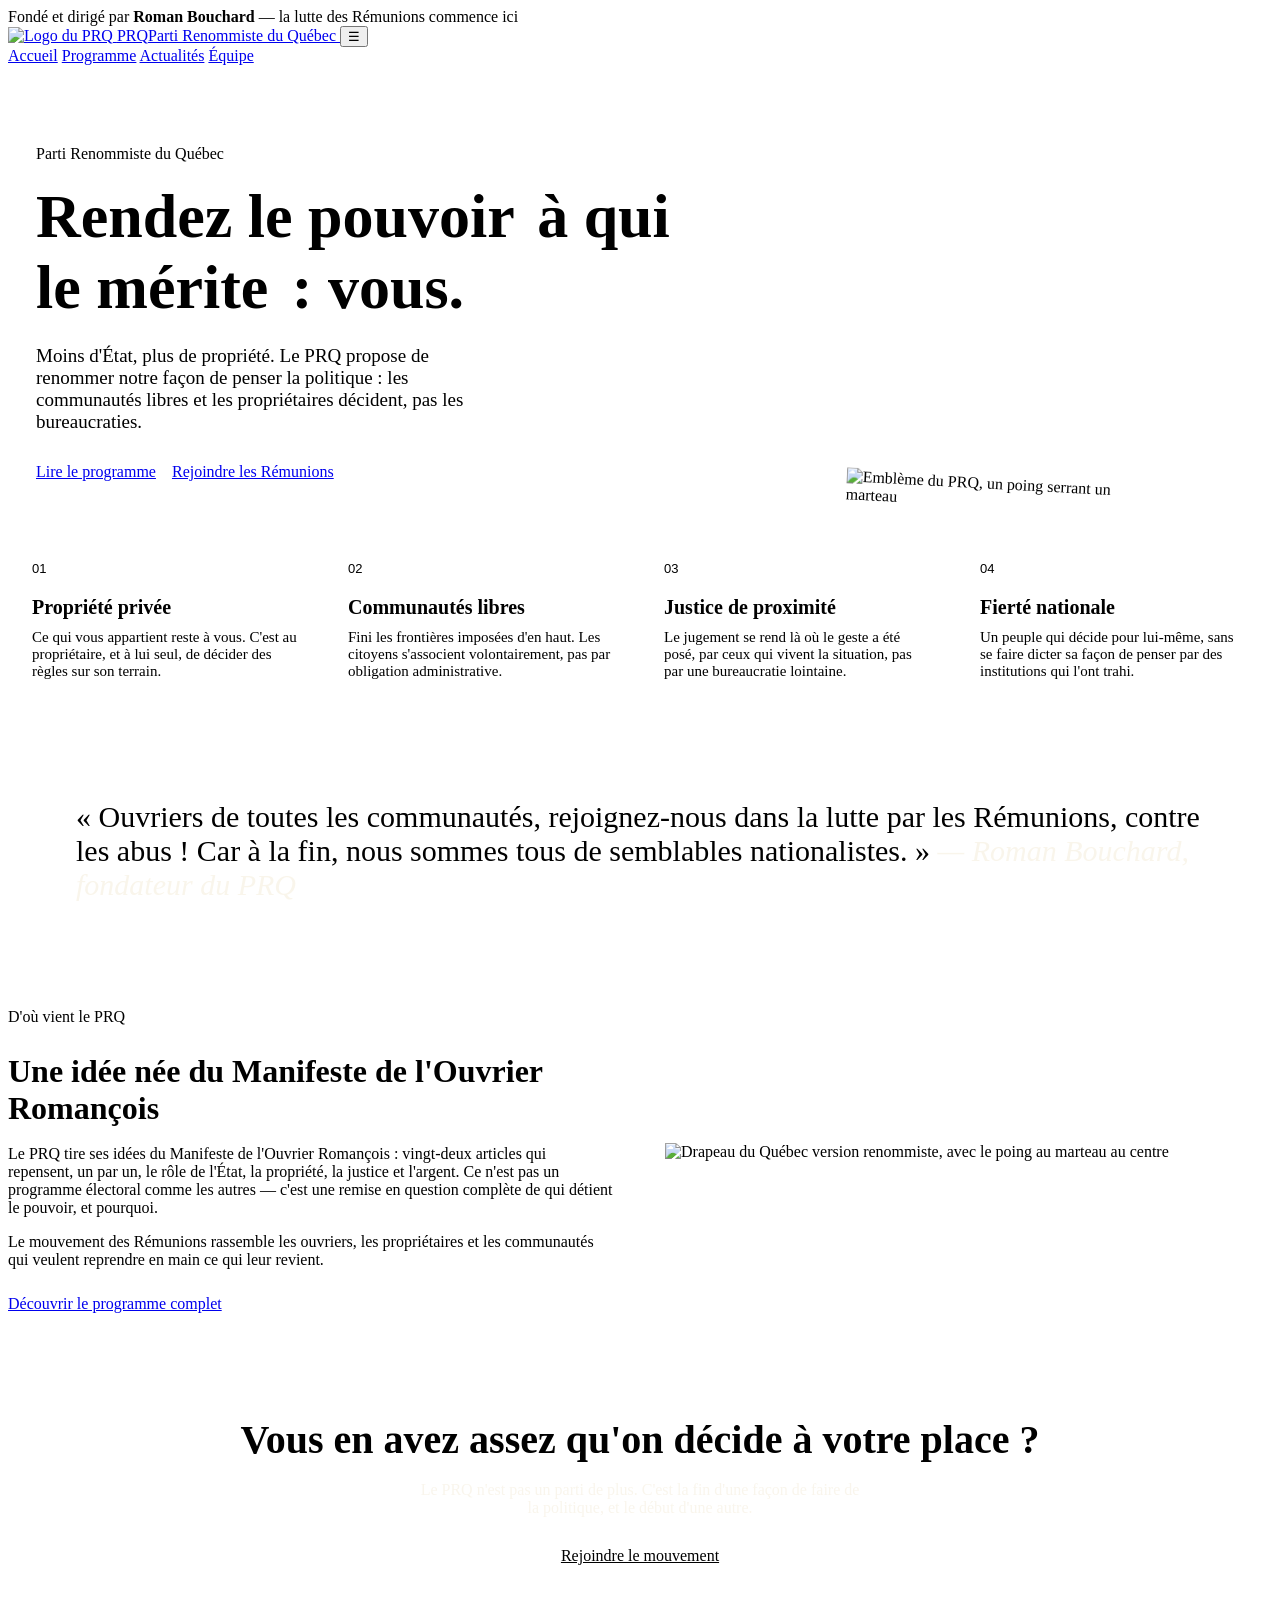
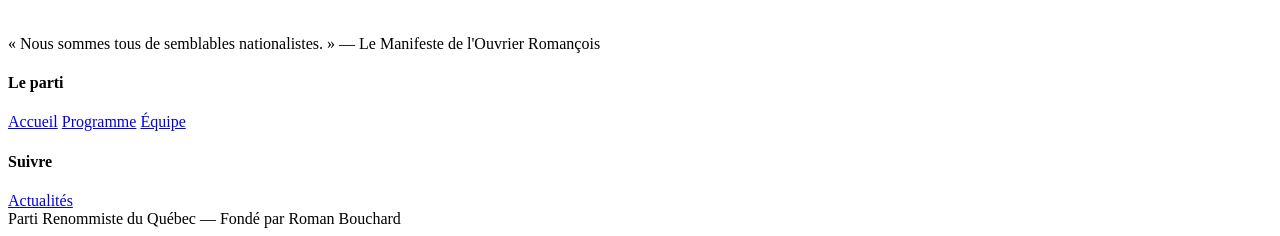
==== index.html @ 64a717f4 "Add files via upload" ====
<!DOCTYPE html>
<html lang="fr-CA">
<head>
<meta charset="UTF-8">
<meta name="viewport" content="width=device-width, initial-scale=1.0">
<title>Parti Renommiste du Québec — PRQ</title>
<meta name="description" content="Le Parti Renommiste du Québec : propriété privée, communautés libres, fin de la bureaucratie d'État. Rejoignez le mouvement des Rémunions.">
<link rel="icon" href="assets/drapeau-quebec-renommiste.png">
<link rel="stylesheet" href="assets/style.css">
<style>
  .hero {
    background: var(--papier-clair);
    border-bottom: 6px solid var(--noir);
    overflow: hidden;
  }
  .hero-inner {
    max-width: var(--max-w);
    margin: 0 auto;
    padding: 64px 28px 0;
    display: grid;
    grid-template-columns: 1.15fr 0.85fr;
    gap: 40px;
    align-items: end;
  }
  .hero h1 {
    font-size: clamp(38px, 5.4vw, 62px);
    margin: 18px 0 22px;
  }
  .hero h1 em {
    font-style: normal;
    background: var(--jaune);
    padding: 0 8px;
  }
  .hero p.lead {
    font-family: 'Lora', serif;
    font-size: 19px;
    max-width: 46ch;
    color: var(--encre);
    margin-bottom: 30px;
  }
  .hero-actions { display: flex; gap: 16px; flex-wrap: wrap; margin-bottom: 50px; }
  .hero-art {
    position: relative;
    display: flex;
    justify-content: center;
    padding-bottom: 20px;
  }
  .hero-art img {
    width: min(100%, 300px);
    transform: rotate(3deg);
    box-shadow: 10px 12px 0 var(--noir);
  }

  .piliers {
    display: grid;
    grid-template-columns: repeat(4, 1fr);
    gap: 0;
    border-top: 3px solid var(--noir);
    border-left: 3px solid var(--noir);
  }
  .pilier {
    border-right: 3px solid var(--noir);
    border-bottom: 3px solid var(--noir);
    padding: 30px 24px;
    background: var(--papier-clair);
  }
  .pilier .num {
    font-family: 'Oswald', sans-serif;
    font-size: 13px;
    color: var(--rouge);
    margin-bottom: 14px;
  }
  .pilier h3 { font-size: 20px; margin-bottom: 10px; }
  .pilier p { font-size: 15px; color: var(--encre); margin: 0; }

  @media (max-width: 860px) {
    .hero-inner { grid-template-columns: 1fr; }
    .hero-art { order: -1; padding-top: 30px; }
    .piliers { grid-template-columns: 1fr 1fr; }
  }
  @media (max-width: 520px) {
    .piliers { grid-template-columns: 1fr; }
  }

  .citation-bloc {
    background: var(--rouge);
    color: var(--papier-clair);
  }
  .citation-bloc .wrap { padding: 60px 28px; }
  .citation-bloc blockquote.citation {
    border-left-color: var(--jaune-vif);
    color: var(--papier-clair);
    font-size: clamp(22px, 3vw, 30px);
  }
  .citation-bloc blockquote.citation cite { color: rgba(247,242,230,0.8); }

  .apropos {
    display: grid;
    grid-template-columns: 1fr 1fr;
    gap: 50px;
    align-items: center;
  }
  .apropos img { border: 3px solid var(--noir); box-shadow: 8px 8px 0 var(--jaune); }
  @media (max-width: 780px) {
    .apropos { grid-template-columns: 1fr; }
    .apropos .art { order: -1; max-width: 260px; margin: 0 auto; }
  }

  .cta-finale {
    background: var(--noir);
    color: var(--papier-clair);
    text-align: center;
    padding: 70px 28px;
  }
  .cta-finale h2 { color: var(--papier-clair); font-size: clamp(28px, 4vw, 40px); margin-bottom: 18px; }
  .cta-finale p { color: rgba(247,242,230,0.75); max-width: 55ch; margin: 0 auto 30px; }
</style>
</head>
<body>

<div class="bandeau">Fondé et dirigé par <strong>Roman Bouchard</strong> — la lutte des Rémunions commence ici</div>

<header class="nav">
  <div class="nav-inner">
    <a href="index.html" class="brand">
      <img src="assets/logo-poing.png" alt="Logo du PRQ">
      <span class="brand-text">PRQ<span>Parti Renommiste du Québec</span></span>
    </a>
    <button class="nav-toggle" onclick="document.querySelector('nav.links').classList.toggle('ouvert')">☰</button>
    <nav class="links">
      <a href="index.html" class="actif">Accueil</a>
      <a href="programme.html">Programme</a>
      <a href="actualites.html">Actualités</a>
      <a href="equipe.html">Équipe</a>
    </nav>
  </div>
</header>

<section class="hero">
  <div class="hero-inner">
    <div>
      <p class="eyebrow">Parti Renommiste du Québec</p>
      <h1>Rendez le pouvoir <em>à qui le mérite</em> : vous.</h1>
      <p class="lead">Moins d'État, plus de propriété. Le PRQ propose de renommer notre façon de penser la politique : les communautés libres et les propriétaires décident, pas les bureaucraties.</p>
      <div class="hero-actions">
        <a href="programme.html" class="bouton bouton-plein">Lire le programme</a>
        <a href="equipe.html" class="bouton bouton-vide">Rejoindre les Rémunions</a>
      </div>
    </div>
    <div class="hero-art">
      <img src="assets/logo-poing.png" alt="Emblème du PRQ, un poing serrant un marteau">
    </div>
  </div>
</section>

<section class="piliers">
  <div class="pilier">
    <div class="num">01</div>
    <h3>Propriété privée</h3>
    <p>Ce qui vous appartient reste à vous. C'est au propriétaire, et à lui seul, de décider des règles sur son terrain.</p>
  </div>
  <div class="pilier">
    <div class="num">02</div>
    <h3>Communautés libres</h3>
    <p>Fini les frontières imposées d'en haut. Les citoyens s'associent volontairement, pas par obligation administrative.</p>
  </div>
  <div class="pilier">
    <div class="num">03</div>
    <h3>Justice de proximité</h3>
    <p>Le jugement se rend là où le geste a été posé, par ceux qui vivent la situation, pas par une bureaucratie lointaine.</p>
  </div>
  <div class="pilier">
    <div class="num">04</div>
    <h3>Fierté nationale</h3>
    <p>Un peuple qui décide pour lui-même, sans se faire dicter sa façon de penser par des institutions qui l'ont trahi.</p>
  </div>
</section>

<div class="citation-bloc">
  <div class="wrap">
    <blockquote class="citation">
      « Ouvriers de toutes les communautés, rejoignez-nous dans la lutte par les Rémunions, contre les abus ! Car à la fin, nous sommes tous de semblables nationalistes. »
      <cite>— Roman Bouchard, fondateur du PRQ</cite>
    </blockquote>
  </div>
</div>

<section class="section">
  <div class="wrap apropos">
    <div>
      <p class="eyebrow">D'où vient le PRQ</p>
      <h2 style="font-size: 32px; margin-bottom: 18px;">Une idée née du Manifeste de l'Ouvrier Romançois</h2>
      <p style="color: var(--encre); margin-bottom: 16px;">Le PRQ tire ses idées du Manifeste de l'Ouvrier Romançois : vingt-deux articles qui repensent, un par un, le rôle de l'État, la propriété, la justice et l'argent. Ce n'est pas un programme électoral comme les autres — c'est une remise en question complète de qui détient le pouvoir, et pourquoi.</p>
      <p style="color: var(--encre); margin-bottom: 26px;">Le mouvement des Rémunions rassemble les ouvriers, les propriétaires et les communautés qui veulent reprendre en main ce qui leur revient.</p>
      <a href="programme.html" class="bouton bouton-plein">Découvrir le programme complet</a>
    </div>
    <div class="art">
      <img src="assets/drapeau-quebec-renommiste.png" alt="Drapeau du Québec version renommiste, avec le poing au marteau au centre">
    </div>
  </div>
</section>

<div class="cta-finale">
  <h2>Vous en avez assez qu'on décide à votre place ?</h2>
  <p>Le PRQ n'est pas un parti de plus. C'est la fin d'une façon de faire de la politique, et le début d'une autre.</p>
  <a href="equipe.html" class="bouton bouton-plein" style="background: var(--jaune); color: var(--noir); border-color: var(--jaune);">Rejoindre le mouvement</a>
</div>

<footer>
  <div class="footer-inner">
    <div class="footer-slogan">« Nous sommes tous de semblables nationalistes. » — Le Manifeste de l'Ouvrier Romançois</div>
    <div class="footer-liens">
      <div>
        <h4>Le parti</h4>
        <a href="index.html">Accueil</a>
        <a href="programme.html">Programme</a>
        <a href="equipe.html">Équipe</a>
      </div>
      <div>
        <h4>Suivre</h4>
        <a href="actualites.html">Actualités</a>
      </div>
    </div>
  </div>
  <div class="footer-bas">Parti Renommiste du Québec — Fondé par Roman Bouchard</div>
</footer>

</body>
</html>
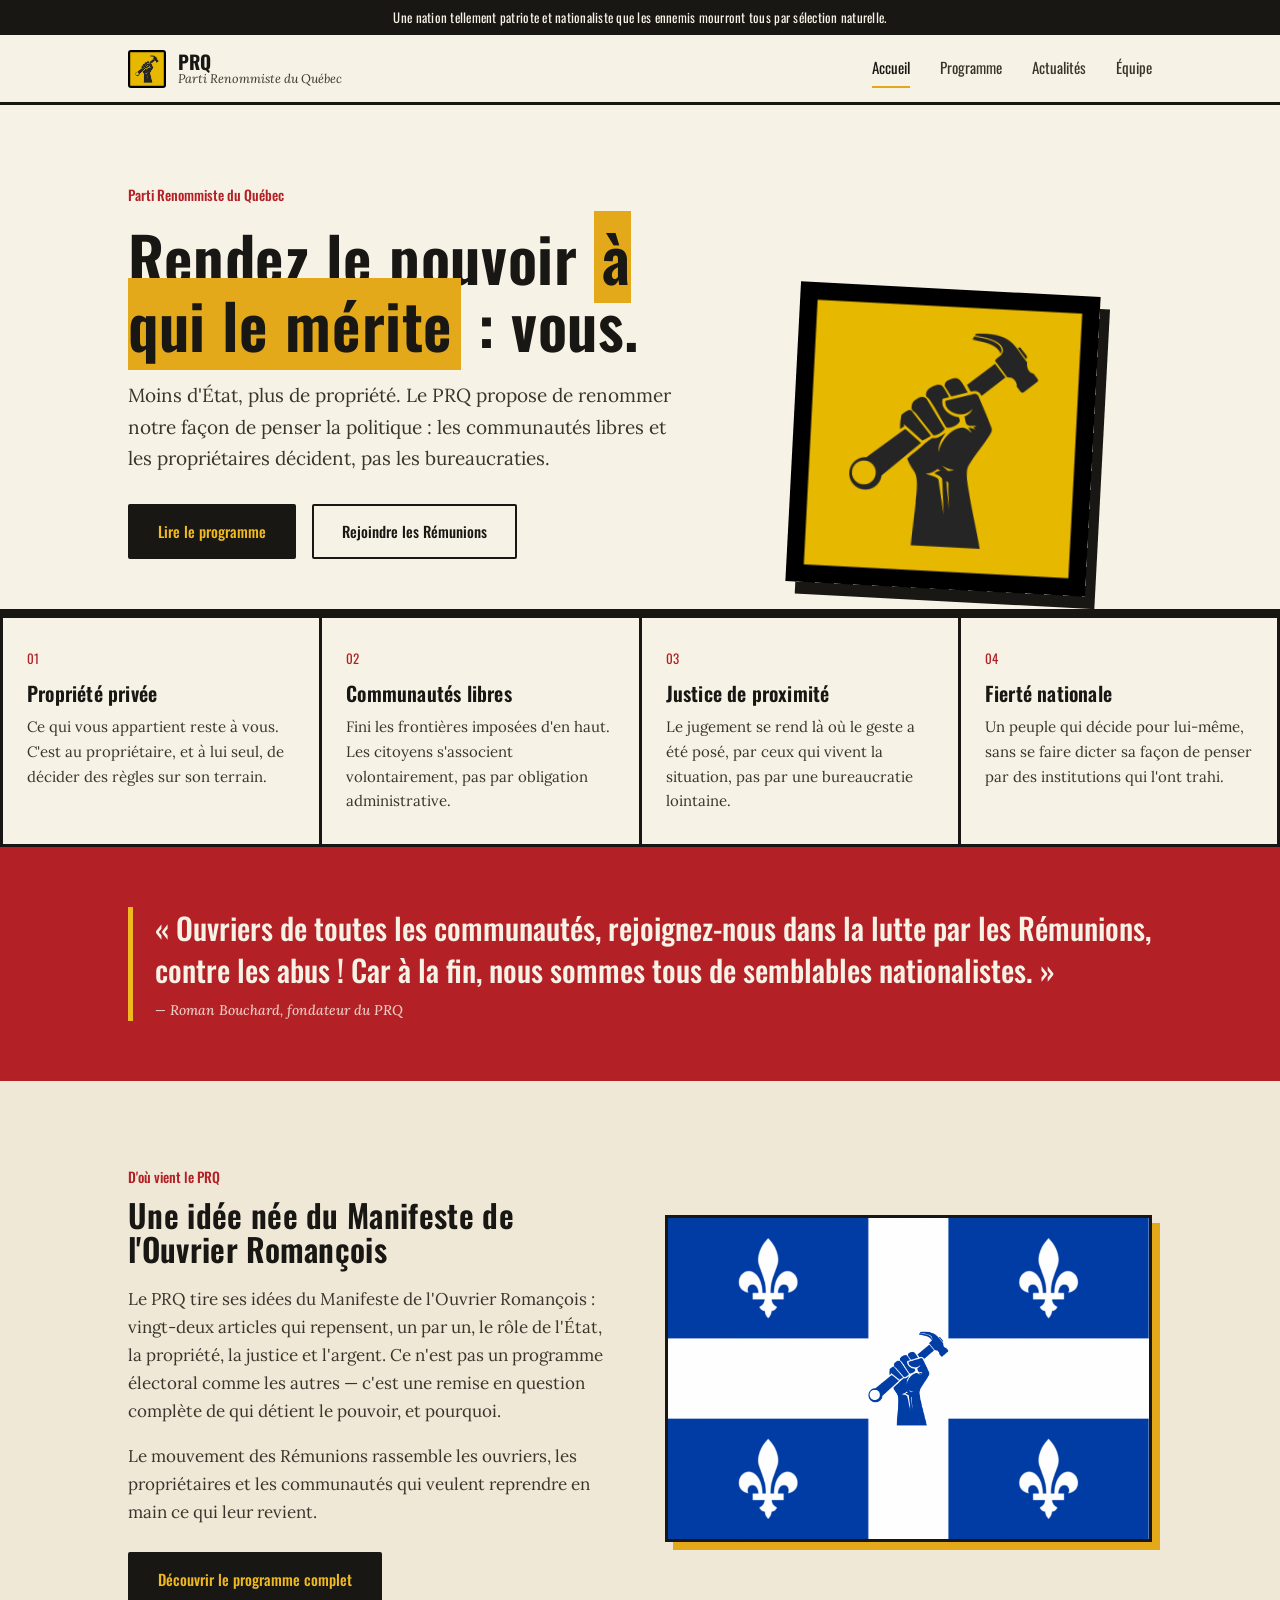
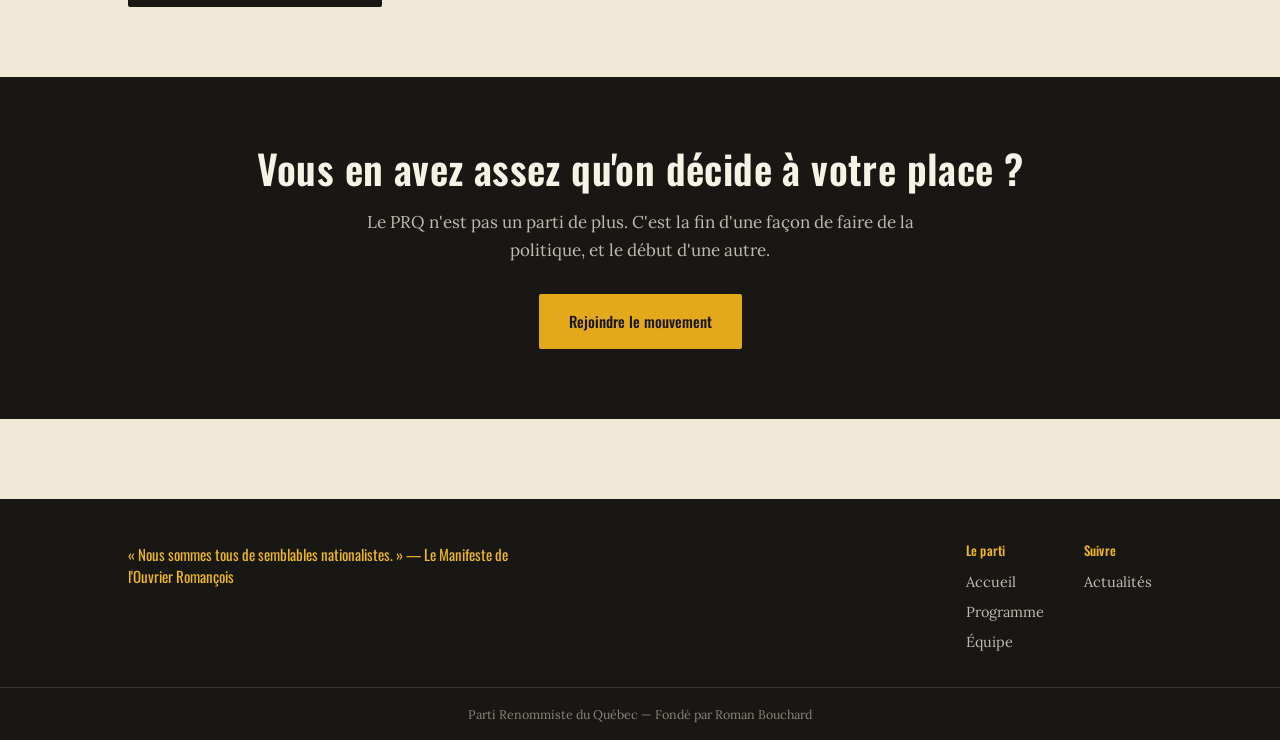
==== commit e649ce40: "Add files via upload" ====
--- a/index.html
+++ b/index.html
@@ -118,7 +118,7 @@
 </head>
 <body>
 
-<div class="bandeau">Fondé et dirigé par <strong>Roman Bouchard</strong> — la lutte des Rémunions commence ici</div>
+<div class="bandeau"><span id="bandeau-texte">Ouvriers de toutes les communautés, rejoignez-nous dans la lutte contre les abus.</span></div>
 
 <header class="nav">
   <div class="nav-inner">
@@ -225,5 +225,6 @@
   <div class="footer-bas">Parti Renommiste du Québec — Fondé par Roman Bouchard</div>
 </footer>
 
+<script src="assets/script.js"></script>
 </body>
 </html>
--- a/assets/style.css
+++ b/assets/style.css
@@ -0,0 +1,278 @@
+@import url('https://fonts.googleapis.com/css2?family=Oswald:wght@400;500;600;700&family=Lora:ital,wght@0,400;0,500;0,600;1,400&display=swap');
+
+:root {
+  --noir: #191713;
+  --encre: #3a352c;
+  --papier: #efe8d6;
+  --papier-clair: #f7f2e6;
+  --jaune: #e3a91b;
+  --jaune-vif: #f0b91f;
+  --rouge: #b32026;
+  --rouge-sombre: #8c191f;
+  --bleu-qc: #1d3d86;
+  --ligne: rgba(25, 23, 19, 0.15);
+  --max-w: 1080px;
+}
+
+* { box-sizing: border-box; }
+
+html { scroll-behavior: smooth; }
+
+body {
+  margin: 0;
+  background: var(--papier);
+  color: var(--noir);
+  font-family: 'Lora', Georgia, serif;
+  font-size: 17px;
+  line-height: 1.65;
+  -webkit-font-smoothing: antialiased;
+}
+
+h1, h2, h3, h4, .display {
+  font-family: 'Oswald', sans-serif;
+  font-weight: 600;
+  letter-spacing: 0.01em;
+  line-height: 1.08;
+  margin: 0;
+  color: var(--noir);
+}
+
+a { color: inherit; }
+
+img { max-width: 100%; display: block; }
+
+.wrap {
+  max-width: var(--max-w);
+  margin: 0 auto;
+  padding: 0 28px;
+}
+
+/* ---------- Bandeau supérieur ---------- */
+.bandeau {
+  background: var(--noir);
+  color: var(--papier-clair);
+  font-family: 'Oswald', sans-serif;
+  font-size: 13px;
+  letter-spacing: 0.02em;
+  padding: 7px 0;
+  text-align: center;
+}
+.bandeau strong { color: var(--jaune-vif); }
+
+/* ---------- Navigation ---------- */
+header.nav {
+  background: var(--papier-clair);
+  border-bottom: 3px solid var(--noir);
+  position: sticky;
+  top: 0;
+  z-index: 50;
+}
+.nav-inner {
+  display: flex;
+  align-items: center;
+  justify-content: space-between;
+  padding: 14px 28px;
+  max-width: var(--max-w);
+  margin: 0 auto;
+}
+.brand {
+  display: flex;
+  align-items: center;
+  gap: 12px;
+  text-decoration: none;
+}
+.brand img { width: 38px; height: 38px; border-radius: 3px; }
+.brand-text {
+  font-family: 'Oswald', sans-serif;
+  font-weight: 700;
+  font-size: 19px;
+  color: var(--noir);
+  line-height: 1.1;
+}
+.brand-text span {
+  display: block;
+  font-family: 'Lora', serif;
+  font-weight: 400;
+  font-style: italic;
+  font-size: 12.5px;
+  color: var(--encre);
+  letter-spacing: 0;
+}
+nav.links {
+  display: flex;
+  gap: 30px;
+  font-family: 'Oswald', sans-serif;
+  font-size: 15px;
+}
+nav.links a {
+  text-decoration: none;
+  color: var(--encre);
+  padding: 6px 0;
+  border-bottom: 2px solid transparent;
+}
+nav.links a:hover, nav.links a.actif {
+  color: var(--noir);
+  border-bottom-color: var(--jaune);
+}
+.nav-toggle { display: none; }
+
+@media (max-width: 720px) {
+  nav.links {
+    position: absolute;
+    top: 100%; left: 0; right: 0;
+    background: var(--papier-clair);
+    border-bottom: 3px solid var(--noir);
+    flex-direction: column;
+    gap: 0;
+    display: none;
+  }
+  nav.links.ouvert { display: flex; }
+  nav.links a { padding: 14px 28px; border-bottom: 1px solid var(--ligne); }
+  .nav-toggle {
+    display: block;
+    background: none;
+    border: 2px solid var(--noir);
+    border-radius: 3px;
+    width: 40px; height: 36px;
+    font-size: 18px;
+    cursor: pointer;
+  }
+}
+
+/* ---------- Pied de page ---------- */
+footer {
+  background: var(--noir);
+  color: var(--papier-clair);
+  margin-top: 80px;
+}
+.footer-inner {
+  max-width: var(--max-w);
+  margin: 0 auto;
+  padding: 44px 28px 30px;
+  display: flex;
+  justify-content: space-between;
+  gap: 30px;
+  flex-wrap: wrap;
+}
+.footer-slogan {
+  font-family: 'Oswald', sans-serif;
+  font-size: 15px;
+  max-width: 420px;
+  color: var(--jaune-vif);
+  line-height: 1.5;
+}
+.footer-liens { display: flex; gap: 40px; flex-wrap: wrap; }
+.footer-liens h4 {
+  font-size: 13px;
+  color: var(--jaune-vif);
+  margin-bottom: 10px;
+  font-weight: 500;
+}
+.footer-liens a {
+  display: block;
+  text-decoration: none;
+  color: rgba(247,242,230,0.75);
+  font-size: 14.5px;
+  padding: 3px 0;
+}
+.footer-liens a:hover { color: var(--papier-clair); }
+.footer-bas {
+  border-top: 1px solid rgba(247,242,230,0.15);
+  text-align: center;
+  font-size: 12.5px;
+  color: rgba(247,242,230,0.5);
+  padding: 16px 0;
+}
+
+/* ---------- Composants génériques ---------- */
+.section { padding: 70px 0; }
+.section-tight { padding: 40px 0; }
+
+.eyebrow {
+  font-family: 'Oswald', sans-serif;
+  font-size: 14px;
+  color: var(--rouge);
+  margin-bottom: 10px;
+  font-weight: 500;
+}
+
+.bouton {
+  display: inline-block;
+  font-family: 'Oswald', sans-serif;
+  font-size: 15px;
+  font-weight: 500;
+  text-decoration: none;
+  padding: 13px 28px;
+  border-radius: 2px;
+  border: 2px solid var(--noir);
+}
+.bouton-plein { background: var(--noir); color: var(--jaune-vif); }
+.bouton-plein:hover { background: var(--rouge-sombre); border-color: var(--rouge-sombre); color: var(--papier-clair); }
+.bouton-vide { background: transparent; color: var(--noir); }
+.bouton-vide:hover { background: var(--noir); color: var(--jaune-vif); }
+
+.diviseur {
+  height: 6px;
+  background: repeating-linear-gradient(90deg, var(--noir) 0 22px, var(--jaune) 22px 44px);
+  border: none;
+  margin: 0;
+}
+
+blockquote.citation {
+  font-family: 'Oswald', sans-serif;
+  font-size: 22px;
+  font-weight: 500;
+  line-height: 1.4;
+  border-left: 5px solid var(--rouge);
+  padding-left: 22px;
+  margin: 0;
+  color: var(--noir);
+}
+blockquote.citation cite {
+  display: block;
+  font-family: 'Lora', serif;
+  font-style: italic;
+  font-size: 14px;
+  color: var(--encre);
+  margin-top: 10px;
+}
+
+.table-manifeste {
+  width: 100%;
+  border-collapse: collapse;
+  margin: 22px 0;
+  font-size: 14.5px;
+  background: var(--papier-clair);
+}
+.table-manifeste th, .table-manifeste td {
+  border: 1.5px solid var(--noir);
+  padding: 10px 12px;
+  text-align: left;
+  vertical-align: top;
+}
+.table-manifeste thead th {
+  background: var(--noir);
+  color: var(--papier-clair);
+  font-family: 'Oswald', sans-serif;
+  font-weight: 500;
+}
+.table-manifeste td:first-child {
+  font-weight: 600;
+  background: rgba(227, 169, 27, 0.15);
+}
+@media (max-width: 700px) {
+  .table-manifeste { display: block; overflow-x: auto; white-space: nowrap; }
+}
+
+.tampon {
+  display: inline-flex;
+  align-items: center;
+  gap: 10px;
+  border: 2px solid var(--rouge);
+  color: var(--rouge);
+  border-radius: 3px;
+  padding: 6px 14px;
+  font-family: 'Oswald', sans-serif;
+  font-size: 13px;
+  transform: rotate(-2deg);
+}
